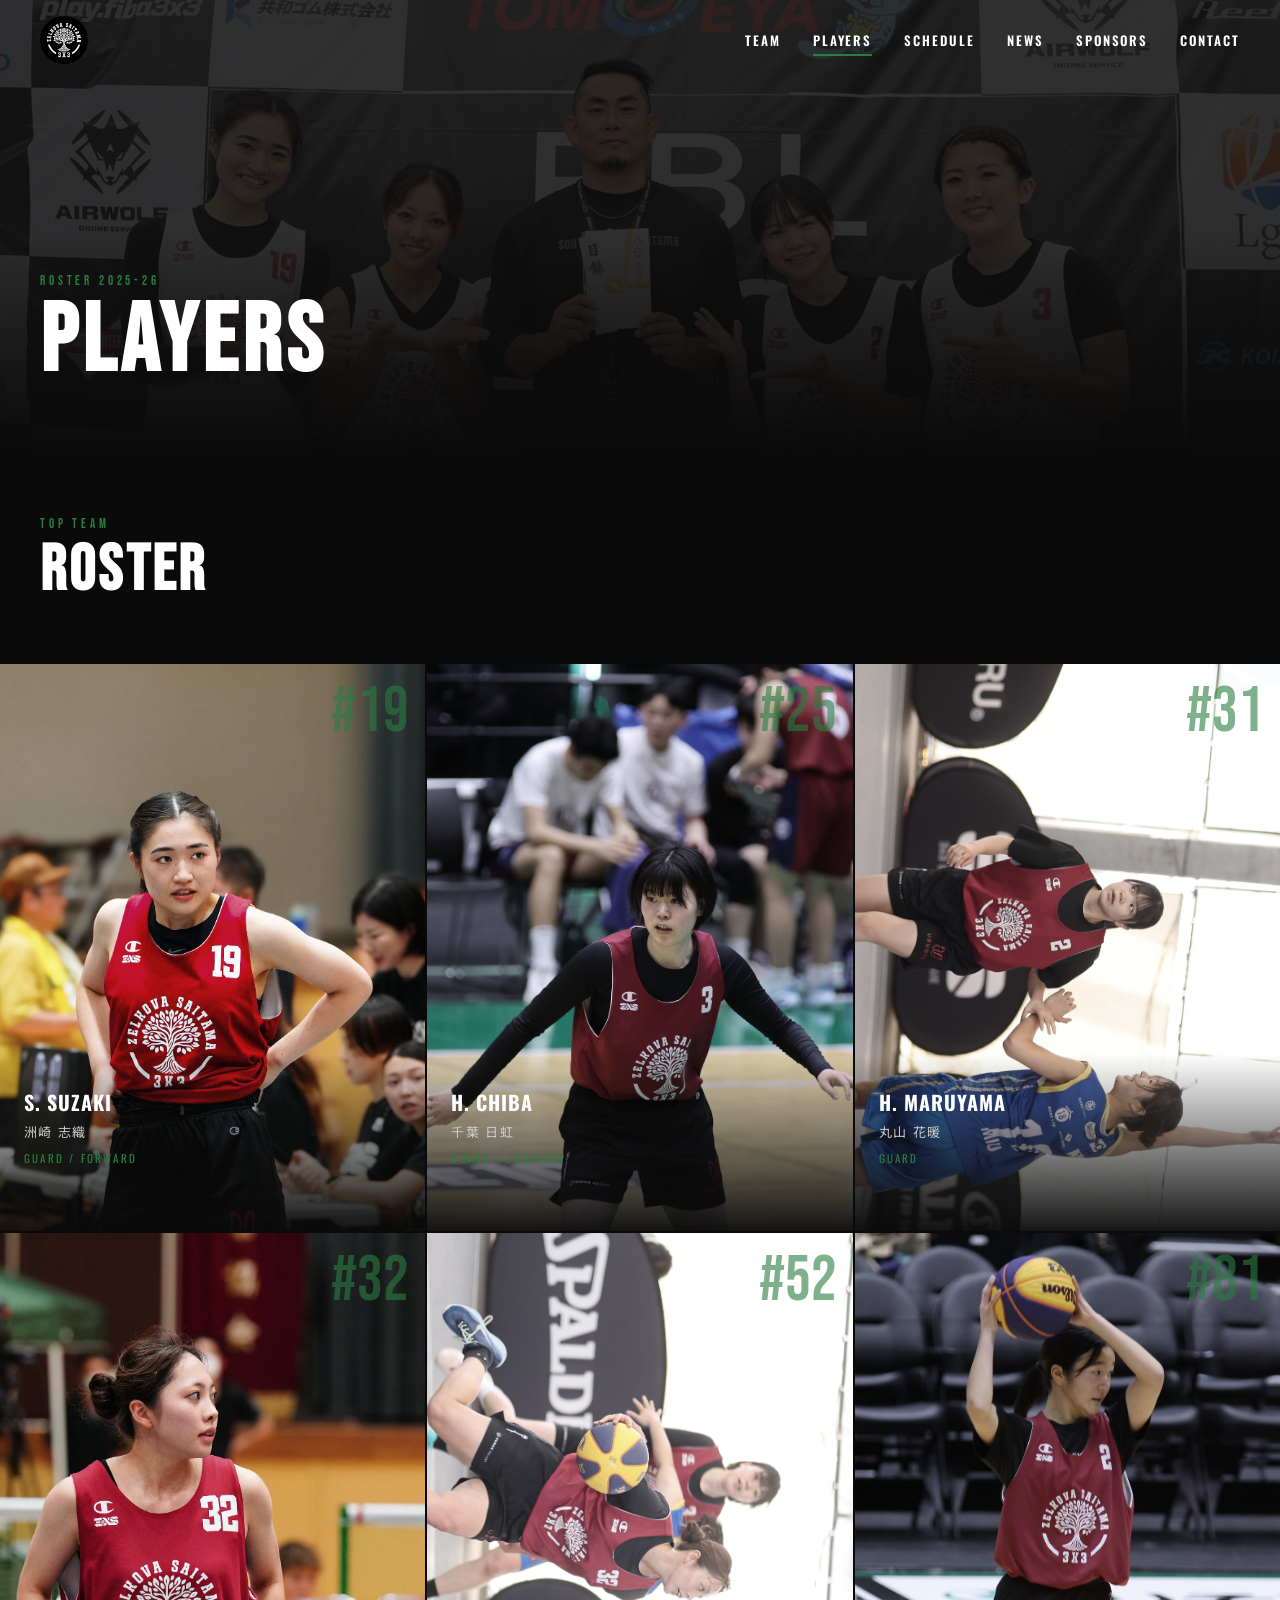
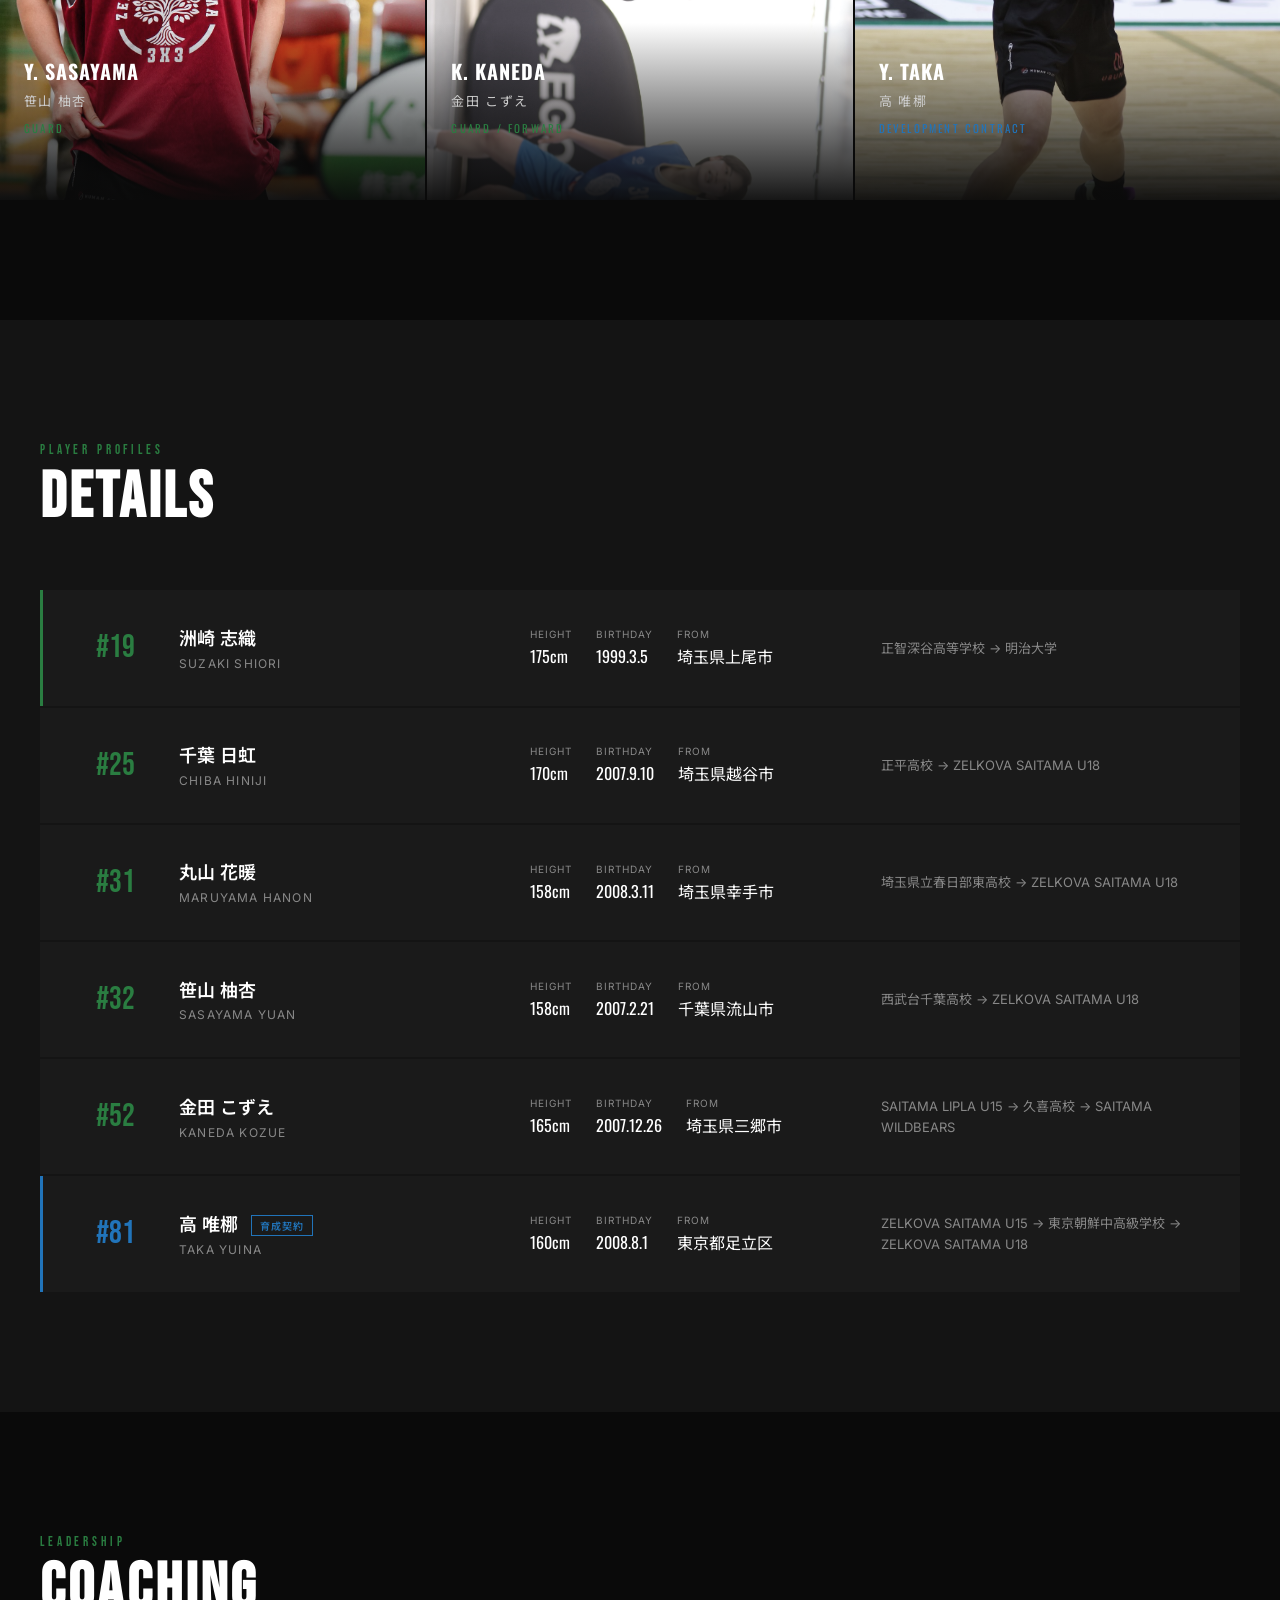
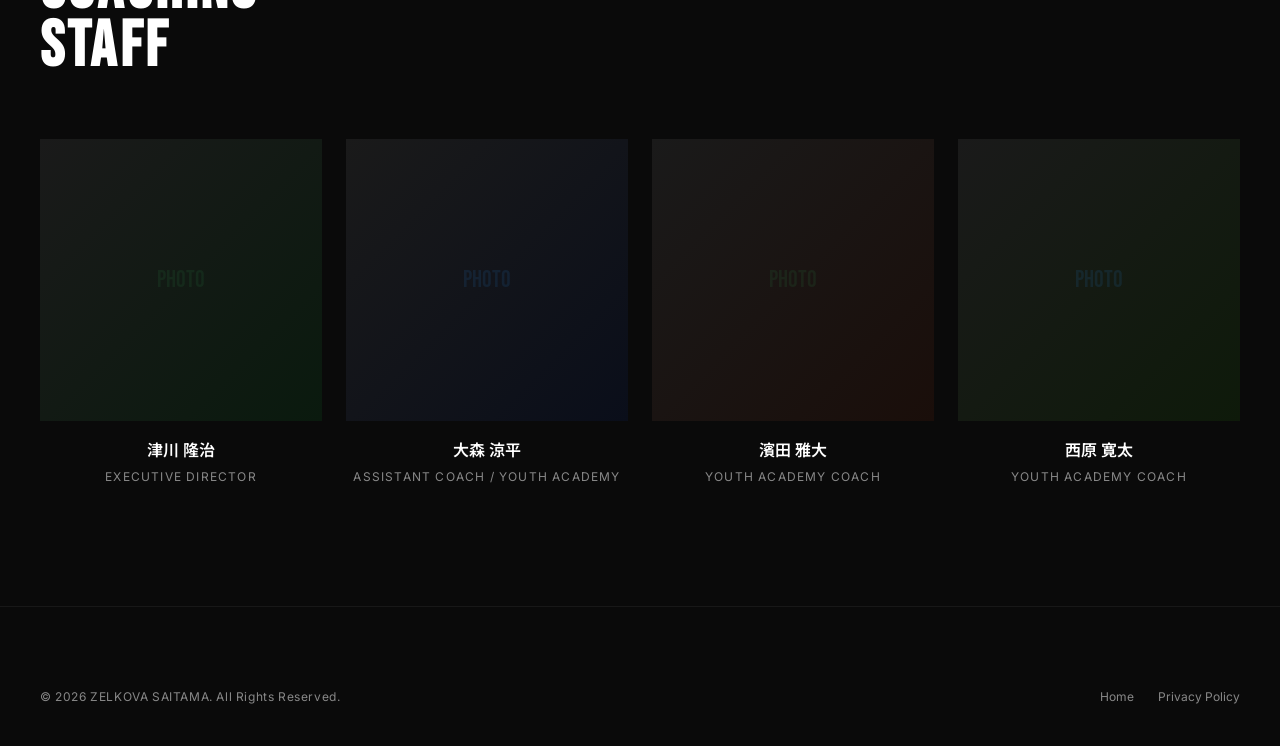
==== players.html @ e399d423 "Initial release: ZELKOVA SAITAMA 3x3 official website Full static website with all pages (TOP/Team/P" ====
<!DOCTYPE html>
<html lang="ja">
<head>
  <meta charset="UTF-8">
  <meta name="viewport" content="width=device-width, initial-scale=1.0">
  <meta name="description" content="ZELKOVA SAITAMA 3x3 - 選手一覧。ロスター情報とスタッフ紹介。">
  <title>Players | ZELKOVA SAITAMA 3x3</title>
  <link rel="preconnect" href="https://fonts.googleapis.com">
  <link rel="preconnect" href="https://fonts.gstatic.com" crossorigin>
  <link href="https://fonts.googleapis.com/css2?family=Bebas+Neue&family=Inter:wght@400;500;600;700&family=Noto+Sans+JP:wght@400;500;600;700&family=Oswald:wght@400;500;600;700&display=swap" rel="stylesheet">
  <link rel="stylesheet" href="css/style.css">
  <link rel="icon" type="image/svg+xml" href="img/favicon.svg">
</head>
<body>

  <!-- HEADER -->
  <header class="header is-scrolled" id="header">
    <div class="header__inner">
      <a href="index.html">
        <img src="img/logo-white.jpg" alt="ZELKOVA SAITAMA 3x3" style="height:48px;width:48px;object-fit:contain;border-radius:50%;">
      </a>
      <nav class="nav" id="nav">
        <a href="index.html#about" class="nav__link">Team</a>
        <a href="players.html" class="nav__link is-active">Players</a>
        <a href="schedule.html" class="nav__link">Schedule</a>
        <a href="news.html" class="nav__link">News</a>
        <a href="sponsors.html" class="nav__link">Sponsors</a>
        <a href="contact.html" class="nav__link">Contact</a>
      </nav>
      <div class="hamburger" id="hamburger">
        <span class="hamburger__line"></span>
        <span class="hamburger__line"></span>
        <span class="hamburger__line"></span>
      </div>
    </div>
  </header>

  <!-- Mobile Menu -->
  <div class="mobile-menu" id="mobileMenu">
    <a href="index.html#about" class="mobile-menu__link">Team</a>
    <a href="players.html" class="mobile-menu__link">Players</a>
    <a href="schedule.html" class="mobile-menu__link">Schedule</a>
    <a href="news.html" class="mobile-menu__link">News</a>
    <a href="sponsors.html" class="mobile-menu__link">Sponsors</a>
    <a href="contact.html" class="mobile-menu__link">Contact</a>
  </div>

  <!-- PAGE HEADER -->
  <div class="page-header">
    <div class="page-header__bg">
      <img src="img/team-outdoor.jpg" alt="ZELKOVA SAITAMA">
    </div>
    <div style="position:absolute;top:0;left:0;width:100%;height:100%;background:linear-gradient(to top, var(--black) 0%, rgba(10,10,10,0.5) 50%);z-index:1;"></div>
    <div class="page-header__content">
      <span class="section-label">Roster 2025-26</span>
      <h1 class="page-header__title">PLAYERS</h1>
    </div>
  </div>

  <!-- PLAYERS GRID -->
  <section class="section section--dark" style="padding-top: 64px;">
    <div class="container">
      <div class="section__header reveal">
        <span class="section-label">Top Team</span>
        <h2 class="section-title" style="font-size:clamp(2rem,5vw,4rem);">ROSTER</h2>
      </div>
    </div>

    <!-- Full-width player grid -->
    <div class="players-showcase reveal" style="margin-top:32px;">

      <!-- #19 洲崎志織 -->
      <div class="player-card" id="player-suzaki">
        <img class="player-card__img" src="img/player-suzaki.jpg" alt="洲崎志織">
        <span class="player-card__number">#19</span>
        <div class="player-card__overlay">
          <div class="player-card__name">S. Suzaki</div>
          <div class="player-card__name-jp">洲崎 志織</div>
          <div class="player-card__position">Guard / Forward</div>
          <div class="player-card__details">
            <span class="player-card__stat"><span>175</span>cm</span>
            <span class="player-card__stat">埼玉県上尾市</span>
          </div>
        </div>
      </div>

      <!-- #25 千葉日虹 -->
      <div class="player-card" id="player-chiba">
        <img class="player-card__img" src="img/player-chiba.jpg" alt="千葉日虹">
        <span class="player-card__number">#25</span>
        <div class="player-card__overlay">
          <div class="player-card__name">H. Chiba</div>
          <div class="player-card__name-jp">千葉 日虹</div>
          <div class="player-card__position">Guard / Forward</div>
          <div class="player-card__details">
            <span class="player-card__stat"><span>170</span>cm</span>
            <span class="player-card__stat">埼玉県越谷市</span>
          </div>
        </div>
      </div>

      <!-- #31 丸山花暖 -->
      <div class="player-card" id="player-maruyama">
        <img class="player-card__img" src="img/player-maruyama.jpg" alt="丸山花暖">
        <span class="player-card__number">#31</span>
        <div class="player-card__overlay">
          <div class="player-card__name">H. Maruyama</div>
          <div class="player-card__name-jp">丸山 花暖</div>
          <div class="player-card__position">Guard</div>
          <div class="player-card__details">
            <span class="player-card__stat"><span>158</span>cm</span>
            <span class="player-card__stat">埼玉県幸手市</span>
          </div>
        </div>
      </div>

      <!-- #32 笹山柚杏 -->
      <div class="player-card" id="player-sasayama">
        <img class="player-card__img" src="img/player-sasayama.jpg" alt="笹山柚杏">
        <span class="player-card__number">#32</span>
        <div class="player-card__overlay">
          <div class="player-card__name">Y. Sasayama</div>
          <div class="player-card__name-jp">笹山 柚杏</div>
          <div class="player-card__position">Guard</div>
          <div class="player-card__details">
            <span class="player-card__stat"><span>158</span>cm</span>
            <span class="player-card__stat">千葉県流山市</span>
          </div>
        </div>
      </div>

      <!-- #52 金田こずえ -->
      <div class="player-card" id="player-kaneda">
        <img class="player-card__img" src="img/player-sasayama-action.jpg" alt="金田こずえ">
        <span class="player-card__number">#52</span>
        <div class="player-card__overlay">
          <div class="player-card__name">K. Kaneda</div>
          <div class="player-card__name-jp">金田 こずえ</div>
          <div class="player-card__position">Guard / Forward</div>
          <div class="player-card__details">
            <span class="player-card__stat"><span>165</span>cm</span>
            <span class="player-card__stat">埼玉県三郷市</span>
          </div>
        </div>
      </div>

      <!-- #81 高唯梛 (育成契約) -->
      <div class="player-card" id="player-taka">
        <img class="player-card__img" src="img/player-taka.jpg" alt="高唯梛">
        <span class="player-card__number">#81</span>
        <div class="player-card__overlay">
          <div class="player-card__name">Y. Taka</div>
          <div class="player-card__name-jp">高 唯梛</div>
          <div class="player-card__position" style="color:var(--blue);">Development Contract</div>
          <div class="player-card__details">
            <span class="player-card__stat"><span>160</span>cm</span>
            <span class="player-card__stat">東京都足立区</span>
          </div>
        </div>
      </div>

    </div>
  </section>

  <!-- PLAYER DETAILS (expandable) -->
  <section class="section section--darker">
    <div class="container">
      <div class="section__header reveal">
        <span class="section-label">Player Profiles</span>
        <h2 class="section-title" style="font-size:clamp(2rem,5vw,4rem);">DETAILS</h2>
      </div>

      <!-- Player detail cards -->
      <div style="display:flex;flex-direction:column;gap:2px;" class="reveal">

        <!-- Suzaki -->
        <div style="display:grid;grid-template-columns:80px 1fr 1fr 1fr;gap:24px;padding:32px;background:var(--black-card);align-items:center;border-left:3px solid var(--green);">
          <div style="font-family:var(--font-accent);font-size:2rem;color:var(--green);text-align:center;">#19</div>
          <div>
            <div style="font-family:var(--font-display);font-size:1.125rem;font-weight:600;">洲崎 志織</div>
            <div style="font-size:0.75rem;color:var(--gray);letter-spacing:0.1em;margin-top:2px;">SUZAKI SHIORI</div>
          </div>
          <div style="display:flex;gap:24px;">
            <div>
              <div style="font-size:0.625rem;color:var(--gray);letter-spacing:0.1em;text-transform:uppercase;">Height</div>
              <div style="font-family:var(--font-display);font-size:1rem;margin-top:2px;">175cm</div>
            </div>
            <div>
              <div style="font-size:0.625rem;color:var(--gray);letter-spacing:0.1em;text-transform:uppercase;">Birthday</div>
              <div style="font-family:var(--font-display);font-size:1rem;margin-top:2px;">1999.3.5</div>
            </div>
            <div>
              <div style="font-size:0.625rem;color:var(--gray);letter-spacing:0.1em;text-transform:uppercase;">From</div>
              <div style="font-family:var(--font-display);font-size:1rem;margin-top:2px;">埼玉県上尾市</div>
            </div>
          </div>
          <div style="font-size:0.8125rem;color:var(--gray);line-height:1.6;">
            正智深谷高等学校 → 明治大学
          </div>
        </div>

        <!-- Chiba -->
        <div style="display:grid;grid-template-columns:80px 1fr 1fr 1fr;gap:24px;padding:32px;background:var(--black-card);align-items:center;border-left:3px solid transparent;">
          <div style="font-family:var(--font-accent);font-size:2rem;color:var(--green);text-align:center;">#25</div>
          <div>
            <div style="font-family:var(--font-display);font-size:1.125rem;font-weight:600;">千葉 日虹</div>
            <div style="font-size:0.75rem;color:var(--gray);letter-spacing:0.1em;margin-top:2px;">CHIBA HINIJI</div>
          </div>
          <div style="display:flex;gap:24px;">
            <div>
              <div style="font-size:0.625rem;color:var(--gray);letter-spacing:0.1em;text-transform:uppercase;">Height</div>
              <div style="font-family:var(--font-display);font-size:1rem;margin-top:2px;">170cm</div>
            </div>
            <div>
              <div style="font-size:0.625rem;color:var(--gray);letter-spacing:0.1em;text-transform:uppercase;">Birthday</div>
              <div style="font-family:var(--font-display);font-size:1rem;margin-top:2px;">2007.9.10</div>
            </div>
            <div>
              <div style="font-size:0.625rem;color:var(--gray);letter-spacing:0.1em;text-transform:uppercase;">From</div>
              <div style="font-family:var(--font-display);font-size:1rem;margin-top:2px;">埼玉県越谷市</div>
            </div>
          </div>
          <div style="font-size:0.8125rem;color:var(--gray);line-height:1.6;">
            正平高校 → ZELKOVA SAITAMA U18
          </div>
        </div>

        <!-- Maruyama -->
        <div style="display:grid;grid-template-columns:80px 1fr 1fr 1fr;gap:24px;padding:32px;background:var(--black-card);align-items:center;border-left:3px solid transparent;">
          <div style="font-family:var(--font-accent);font-size:2rem;color:var(--green);text-align:center;">#31</div>
          <div>
            <div style="font-family:var(--font-display);font-size:1.125rem;font-weight:600;">丸山 花暖</div>
            <div style="font-size:0.75rem;color:var(--gray);letter-spacing:0.1em;margin-top:2px;">MARUYAMA HANON</div>
          </div>
          <div style="display:flex;gap:24px;">
            <div>
              <div style="font-size:0.625rem;color:var(--gray);letter-spacing:0.1em;text-transform:uppercase;">Height</div>
              <div style="font-family:var(--font-display);font-size:1rem;margin-top:2px;">158cm</div>
            </div>
            <div>
              <div style="font-size:0.625rem;color:var(--gray);letter-spacing:0.1em;text-transform:uppercase;">Birthday</div>
              <div style="font-family:var(--font-display);font-size:1rem;margin-top:2px;">2008.3.11</div>
            </div>
            <div>
              <div style="font-size:0.625rem;color:var(--gray);letter-spacing:0.1em;text-transform:uppercase;">From</div>
              <div style="font-family:var(--font-display);font-size:1rem;margin-top:2px;">埼玉県幸手市</div>
            </div>
          </div>
          <div style="font-size:0.8125rem;color:var(--gray);line-height:1.6;">
            埼玉県立春日部東高校 → ZELKOVA SAITAMA U18
          </div>
        </div>

        <!-- Sasayama -->
        <div style="display:grid;grid-template-columns:80px 1fr 1fr 1fr;gap:24px;padding:32px;background:var(--black-card);align-items:center;border-left:3px solid transparent;">
          <div style="font-family:var(--font-accent);font-size:2rem;color:var(--green);text-align:center;">#32</div>
          <div>
            <div style="font-family:var(--font-display);font-size:1.125rem;font-weight:600;">笹山 柚杏</div>
            <div style="font-size:0.75rem;color:var(--gray);letter-spacing:0.1em;margin-top:2px;">SASAYAMA YUAN</div>
          </div>
          <div style="display:flex;gap:24px;">
            <div>
              <div style="font-size:0.625rem;color:var(--gray);letter-spacing:0.1em;text-transform:uppercase;">Height</div>
              <div style="font-family:var(--font-display);font-size:1rem;margin-top:2px;">158cm</div>
            </div>
            <div>
              <div style="font-size:0.625rem;color:var(--gray);letter-spacing:0.1em;text-transform:uppercase;">Birthday</div>
              <div style="font-family:var(--font-display);font-size:1rem;margin-top:2px;">2007.2.21</div>
            </div>
            <div>
              <div style="font-size:0.625rem;color:var(--gray);letter-spacing:0.1em;text-transform:uppercase;">From</div>
              <div style="font-family:var(--font-display);font-size:1rem;margin-top:2px;">千葉県流山市</div>
            </div>
          </div>
          <div style="font-size:0.8125rem;color:var(--gray);line-height:1.6;">
            西武台千葉高校 → ZELKOVA SAITAMA U18
          </div>
        </div>

        <!-- Kaneda -->
        <div style="display:grid;grid-template-columns:80px 1fr 1fr 1fr;gap:24px;padding:32px;background:var(--black-card);align-items:center;border-left:3px solid transparent;">
          <div style="font-family:var(--font-accent);font-size:2rem;color:var(--green);text-align:center;">#52</div>
          <div>
            <div style="font-family:var(--font-display);font-size:1.125rem;font-weight:600;">金田 こずえ</div>
            <div style="font-size:0.75rem;color:var(--gray);letter-spacing:0.1em;margin-top:2px;">KANEDA KOZUE</div>
          </div>
          <div style="display:flex;gap:24px;">
            <div>
              <div style="font-size:0.625rem;color:var(--gray);letter-spacing:0.1em;text-transform:uppercase;">Height</div>
              <div style="font-family:var(--font-display);font-size:1rem;margin-top:2px;">165cm</div>
            </div>
            <div>
              <div style="font-size:0.625rem;color:var(--gray);letter-spacing:0.1em;text-transform:uppercase;">Birthday</div>
              <div style="font-family:var(--font-display);font-size:1rem;margin-top:2px;">2007.12.26</div>
            </div>
            <div>
              <div style="font-size:0.625rem;color:var(--gray);letter-spacing:0.1em;text-transform:uppercase;">From</div>
              <div style="font-family:var(--font-display);font-size:1rem;margin-top:2px;">埼玉県三郷市</div>
            </div>
          </div>
          <div style="font-size:0.8125rem;color:var(--gray);line-height:1.6;">
            SAITAMA LIPLA U15 → 久喜高校 → SAITAMA WILDBEARS
          </div>
        </div>

        <!-- Taka (Development) -->
        <div style="display:grid;grid-template-columns:80px 1fr 1fr 1fr;gap:24px;padding:32px;background:var(--black-card);align-items:center;border-left:3px solid var(--blue);">
          <div style="font-family:var(--font-accent);font-size:2rem;color:var(--blue);text-align:center;">#81</div>
          <div>
            <div style="font-family:var(--font-display);font-size:1.125rem;font-weight:600;">高 唯梛 <span style="font-size:0.625rem;color:var(--blue);border:1px solid var(--blue);padding:2px 8px;margin-left:8px;vertical-align:middle;letter-spacing:0.1em;">育成契約</span></div>
            <div style="font-size:0.75rem;color:var(--gray);letter-spacing:0.1em;margin-top:2px;">TAKA YUINA</div>
          </div>
          <div style="display:flex;gap:24px;">
            <div>
              <div style="font-size:0.625rem;color:var(--gray);letter-spacing:0.1em;text-transform:uppercase;">Height</div>
              <div style="font-family:var(--font-display);font-size:1rem;margin-top:2px;">160cm</div>
            </div>
            <div>
              <div style="font-size:0.625rem;color:var(--gray);letter-spacing:0.1em;text-transform:uppercase;">Birthday</div>
              <div style="font-family:var(--font-display);font-size:1rem;margin-top:2px;">2008.8.1</div>
            </div>
            <div>
              <div style="font-size:0.625rem;color:var(--gray);letter-spacing:0.1em;text-transform:uppercase;">From</div>
              <div style="font-family:var(--font-display);font-size:1rem;margin-top:2px;">東京都足立区</div>
            </div>
          </div>
          <div style="font-size:0.8125rem;color:var(--gray);line-height:1.6;">
            ZELKOVA SAITAMA U15 → 東京朝鮮中高級学校 → ZELKOVA SAITAMA U18
          </div>
        </div>

      </div>
    </div>
  </section>

  <!-- COACHING STAFF -->
  <section class="section section--dark">
    <div class="container">
      <div class="section__header reveal">
        <span class="section-label">Leadership</span>
        <h2 class="section-title" style="font-size:clamp(2rem,5vw,4rem);">COACHING<br>STAFF</h2>
      </div>

      <div class="staff-grid reveal">
        <div class="staff-card">
          <div style="width:100%;aspect-ratio:1;background:linear-gradient(135deg,#1A1A1A,#0A1A0E);display:flex;align-items:center;justify-content:center;margin-bottom:16px;">
            <span style="font-family:var(--font-accent);font-size:1.5rem;color:rgba(42,125,65,0.15);">PHOTO</span>
          </div>
          <div class="staff-card__name">津川 隆治</div>
          <div class="staff-card__role">Executive Director</div>
        </div>

        <div class="staff-card">
          <div style="width:100%;aspect-ratio:1;background:linear-gradient(135deg,#1A1A1A,#0A0E1A);display:flex;align-items:center;justify-content:center;margin-bottom:16px;">
            <span style="font-family:var(--font-accent);font-size:1.5rem;color:rgba(33,116,186,0.15);">PHOTO</span>
          </div>
          <div class="staff-card__name">大森 涼平</div>
          <div class="staff-card__role">Assistant Coach / Youth Academy</div>
        </div>

        <div class="staff-card">
          <div style="width:100%;aspect-ratio:1;background:linear-gradient(135deg,#1A1A1A,#1A0E0A);display:flex;align-items:center;justify-content:center;margin-bottom:16px;">
            <span style="font-family:var(--font-accent);font-size:1.5rem;color:rgba(42,125,65,0.15);">PHOTO</span>
          </div>
          <div class="staff-card__name">濱田 雅大</div>
          <div class="staff-card__role">Youth Academy Coach</div>
        </div>

        <div class="staff-card">
          <div style="width:100%;aspect-ratio:1;background:linear-gradient(135deg,#1A1A1A,#0E1A0A);display:flex;align-items:center;justify-content:center;margin-bottom:16px;">
            <span style="font-family:var(--font-accent);font-size:1.5rem;color:rgba(33,116,186,0.15);">PHOTO</span>
          </div>
          <div class="staff-card__name">西原 寛太</div>
          <div class="staff-card__role">Youth Academy Coach</div>
        </div>
      </div>
    </div>
  </section>

  <!-- FOOTER -->
  <footer class="footer">
    <div class="container">
      <div class="footer__bottom" style="border-top:none;padding-top:0;">
        <span class="footer__copy">&copy; 2026 ZELKOVA SAITAMA. All Rights Reserved.</span>
        <div class="footer__legal">
          <a href="index.html">Home</a>
          <a href="#">Privacy Policy</a>
        </div>
      </div>
    </div>
  </footer>

  <script src="js/main.js"></script>

  <style>
    /* Player detail responsive override */
    @media (max-width: 768px) {
      [style*="grid-template-columns:80px 1fr 1fr 1fr"] {
        grid-template-columns: 1fr !important;
        gap: 16px !important;
      }
    }
  </style>
</body>
</html>
---- css/style.css ----
/* ============================================
   ZELKOVA SAITAMA 3x3 - Global Stylesheet
   Design: Cinematic Sports Experience
   ============================================ */

/* --- CSS Custom Properties --- */
:root {
  --green: #2A7D41;
  --green-light: #3CA855;
  --green-dark: #1B5A2D;
  --blue: #2174BA;
  --blue-light: #3A8FD4;
  --black: #0A0A0A;
  --black-soft: #141414;
  --black-card: #1A1A1A;
  --white: #FFFFFF;
  --white-off: #F0F0F0;
  --gray: #888888;
  --gray-dark: #333333;
  --gray-light: #CCCCCC;

  --font-display: 'Oswald', 'Noto Sans JP', sans-serif;
  --font-body: 'Inter', 'Noto Sans JP', sans-serif;
  --font-accent: 'Bebas Neue', 'Oswald', sans-serif;

  --header-height: 80px;
  --section-padding: 120px;
  --container-width: 1280px;
  --transition-base: 0.4s cubic-bezier(0.25, 0.46, 0.45, 0.94);
  --transition-fast: 0.25s ease;
  --transition-slow: 0.8s cubic-bezier(0.16, 1, 0.3, 1);
}

/* --- Reset & Base --- */
*, *::before, *::after {
  margin: 0;
  padding: 0;
  box-sizing: border-box;
}

html {
  font-size: 16px;
  scroll-behavior: smooth;
  -webkit-font-smoothing: antialiased;
  -moz-osx-font-smoothing: grayscale;
}

body {
  font-family: var(--font-body);
  background-color: var(--black);
  color: var(--white);
  overflow-x: hidden;
  line-height: 1.6;
}

a {
  color: inherit;
  text-decoration: none;
  transition: color var(--transition-fast);
}

img {
  max-width: 100%;
  height: auto;
  display: block;
}

ul, ol {
  list-style: none;
}

.container {
  width: 100%;
  max-width: var(--container-width);
  margin: 0 auto;
  padding: 0 40px;
}

/* --- Typography --- */
h1, h2, h3, h4, h5, h6 {
  font-family: var(--font-display);
  font-weight: 700;
  line-height: 1.1;
  text-transform: uppercase;
  letter-spacing: 0.02em;
}

.section-label {
  font-family: var(--font-accent);
  font-size: clamp(0.75rem, 1vw, 0.875rem);
  letter-spacing: 0.3em;
  text-transform: uppercase;
  color: var(--green);
  margin-bottom: 8px;
  display: block;
}

.section-title {
  font-family: var(--font-accent);
  font-size: clamp(3rem, 8vw, 7rem);
  letter-spacing: 0.05em;
  line-height: 0.9;
  color: var(--white);
}

.section-title--stroke {
  -webkit-text-stroke: 1px var(--white);
  color: transparent;
}

/* --- Loading Screen --- */
.loader {
  position: fixed;
  top: 0;
  left: 0;
  width: 100%;
  height: 100%;
  background: var(--black);
  z-index: 9999;
  display: flex;
  flex-direction: column;
  align-items: center;
  justify-content: center;
  transition: opacity 0.6s ease, visibility 0.6s ease;
}

.loader.is-hidden {
  opacity: 0;
  visibility: hidden;
  pointer-events: none;
}

.loader__logo {
  width: 120px;
  height: 120px;
  margin-bottom: 32px;
  animation: pulse 1.5s ease-in-out infinite;
}

.loader__bar {
  width: 200px;
  height: 2px;
  background: var(--gray-dark);
  border-radius: 2px;
  overflow: hidden;
}

.loader__bar-inner {
  width: 0%;
  height: 100%;
  background: var(--green);
  transition: width 0.3s ease;
}

@keyframes pulse {
  0%, 100% { opacity: 0.4; transform: scale(0.95); }
  50% { opacity: 1; transform: scale(1); }
}

/* --- Header / Navigation --- */
.header {
  position: fixed;
  top: 0;
  left: 0;
  width: 100%;
  height: var(--header-height);
  z-index: 1000;
  transition: background var(--transition-base), backdrop-filter var(--transition-base);
}

.header.is-scrolled {
  background: rgba(10, 10, 10, 0.9);
  backdrop-filter: blur(20px);
  -webkit-backdrop-filter: blur(20px);
}

.header__inner {
  display: flex;
  align-items: center;
  justify-content: space-between;
  height: 100%;
  max-width: var(--container-width);
  margin: 0 auto;
  padding: 0 40px;
}

.header__logo {
  height: 48px;
  width: auto;
  transition: transform var(--transition-fast);
}

.header__logo:hover {
  transform: scale(1.05);
}

.nav {
  display: flex;
  align-items: center;
  gap: 32px;
}

.nav__link {
  font-family: var(--font-display);
  font-size: 0.8125rem;
  font-weight: 600;
  letter-spacing: 0.15em;
  text-transform: uppercase;
  color: var(--white);
  position: relative;
  padding: 4px 0;
}

.nav__link::after {
  content: '';
  position: absolute;
  bottom: -2px;
  left: 0;
  width: 0%;
  height: 2px;
  background: var(--green);
  transition: width var(--transition-base);
}

.nav__link:hover::after,
.nav__link.is-active::after {
  width: 100%;
}

.nav__link:hover {
  color: var(--green-light);
}

/* Language Toggle */
.lang-toggle {
  display: flex;
  align-items: center;
  gap: 4px;
  font-family: var(--font-display);
  font-size: 0.75rem;
  letter-spacing: 0.1em;
  border: 1px solid var(--gray-dark);
  border-radius: 4px;
  padding: 4px 8px;
  cursor: pointer;
  transition: border-color var(--transition-fast);
}

.lang-toggle:hover {
  border-color: var(--green);
}

/* Mobile Hamburger */
.hamburger {
  display: none;
  flex-direction: column;
  gap: 6px;
  cursor: pointer;
  z-index: 1001;
  padding: 8px;
}

.hamburger__line {
  width: 28px;
  height: 2px;
  background: var(--white);
  transition: transform var(--transition-base), opacity var(--transition-fast);
  transform-origin: center;
}

.hamburger.is-active .hamburger__line:nth-child(1) {
  transform: translateY(8px) rotate(45deg);
}

.hamburger.is-active .hamburger__line:nth-child(2) {
  opacity: 0;
}

.hamburger.is-active .hamburger__line:nth-child(3) {
  transform: translateY(-8px) rotate(-45deg);
}

/* Mobile Menu */
.mobile-menu {
  position: fixed;
  top: 0;
  left: 0;
  width: 100%;
  height: 100vh;
  background: var(--black);
  z-index: 999;
  display: flex;
  flex-direction: column;
  align-items: center;
  justify-content: center;
  gap: 24px;
  opacity: 0;
  visibility: hidden;
  transition: opacity var(--transition-base), visibility var(--transition-base);
}

.mobile-menu.is-open {
  opacity: 1;
  visibility: visible;
}

.mobile-menu__link {
  font-family: var(--font-accent);
  font-size: 2.5rem;
  letter-spacing: 0.1em;
  text-transform: uppercase;
  color: var(--white);
  transition: color var(--transition-fast);
}

.mobile-menu__link:hover {
  color: var(--green);
}

/* --- Hero Section --- */
.hero {
  position: relative;
  width: 100%;
  height: 100vh;
  min-height: 700px;
  display: flex;
  align-items: flex-end;
  overflow: hidden;
}

.hero__bg {
  position: absolute;
  top: 0;
  left: 0;
  width: 100%;
  height: 100%;
  z-index: 0;
}

.hero__bg img,
.hero__bg video {
  width: 100%;
  height: 100%;
  object-fit: cover;
  object-position: center top;
}

.hero__overlay {
  position: absolute;
  top: 0;
  left: 0;
  width: 100%;
  height: 100%;
  background: linear-gradient(
    180deg,
    rgba(10, 10, 10, 0.3) 0%,
    rgba(10, 10, 10, 0.1) 40%,
    rgba(10, 10, 10, 0.7) 75%,
    rgba(10, 10, 10, 1) 100%
  );
  z-index: 1;
}

.hero__content {
  position: relative;
  z-index: 2;
  width: 100%;
  padding: 0 40px 80px;
  max-width: var(--container-width);
  margin: 0 auto;
}

.hero__tagline {
  font-family: var(--font-accent);
  font-size: clamp(4rem, 12vw, 10rem);
  line-height: 0.85;
  letter-spacing: 0.04em;
  text-transform: uppercase;
  color: var(--white);
  margin-bottom: 16px;
}

.hero__tagline span {
  display: block;
}

.hero__tagline .accent {
  color: var(--green);
}

.hero__sub {
  font-family: var(--font-display);
  font-size: clamp(1rem, 2vw, 1.25rem);
  font-weight: 400;
  letter-spacing: 0.2em;
  color: var(--gray-light);
  margin-bottom: 40px;
}

.hero__cta {
  display: inline-flex;
  align-items: center;
  gap: 12px;
  font-family: var(--font-display);
  font-size: 0.875rem;
  font-weight: 600;
  letter-spacing: 0.15em;
  text-transform: uppercase;
  color: var(--white);
  background: var(--green);
  padding: 16px 40px;
  border: none;
  cursor: pointer;
  position: relative;
  overflow: hidden;
  transition: transform var(--transition-fast), box-shadow var(--transition-fast);
}

.hero__cta:hover {
  transform: translateY(-2px);
  box-shadow: 0 8px 32px rgba(42, 125, 65, 0.4);
}

.hero__cta::before {
  content: '';
  position: absolute;
  top: 0;
  left: -100%;
  width: 100%;
  height: 100%;
  background: linear-gradient(90deg, transparent, rgba(255,255,255,0.15), transparent);
  transition: left 0.6s ease;
}

.hero__cta:hover::before {
  left: 100%;
}

/* Hero scroll indicator */
.hero__scroll {
  position: absolute;
  bottom: 32px;
  left: 50%;
  transform: translateX(-50%);
  z-index: 2;
  display: flex;
  flex-direction: column;
  align-items: center;
  gap: 8px;
  animation: float 2s ease-in-out infinite;
}

.hero__scroll-text {
  font-family: var(--font-display);
  font-size: 0.625rem;
  letter-spacing: 0.3em;
  text-transform: uppercase;
  color: var(--gray);
}

.hero__scroll-line {
  width: 1px;
  height: 40px;
  background: linear-gradient(to bottom, var(--green), transparent);
  animation: scrollLine 2s ease-in-out infinite;
}

@keyframes float {
  0%, 100% { transform: translateX(-50%) translateY(0); }
  50% { transform: translateX(-50%) translateY(-8px); }
}

@keyframes scrollLine {
  0% { opacity: 0; transform: scaleY(0); transform-origin: top; }
  50% { opacity: 1; transform: scaleY(1); transform-origin: top; }
  100% { opacity: 0; transform: scaleY(1); transform-origin: bottom; }
}

/* --- Section Common --- */
.section {
  padding: var(--section-padding) 0;
  position: relative;
}

.section--dark {
  background: var(--black);
}

.section--darker {
  background: var(--black-soft);
}

.section__header {
  margin-bottom: 64px;
}

.section__header--center {
  text-align: center;
}

/* --- News / Latest Section --- */
.news-grid {
  display: grid;
  grid-template-columns: repeat(3, 1fr);
  gap: 24px;
}

.news-card {
  background: var(--black-card);
  border: 1px solid rgba(255,255,255,0.06);
  overflow: hidden;
  transition: transform var(--transition-base), border-color var(--transition-base);
  cursor: pointer;
}

.news-card:hover {
  transform: translateY(-4px);
  border-color: var(--green);
}

.news-card:first-child {
  grid-column: 1 / -1;
}

.news-card:first-child .news-card__inner {
  display: grid;
  grid-template-columns: 1fr 1fr;
}

.news-card__img {
  aspect-ratio: 16 / 10;
  overflow: hidden;
  position: relative;
}

.news-card:first-child .news-card__img {
  aspect-ratio: auto;
  height: 100%;
}

.news-card__img img {
  width: 100%;
  height: 100%;
  object-fit: cover;
  transition: transform var(--transition-slow);
}

.news-card:hover .news-card__img img {
  transform: scale(1.05);
}

.news-card__body {
  padding: 24px;
}

.news-card:first-child .news-card__body {
  display: flex;
  flex-direction: column;
  justify-content: center;
  padding: 48px;
}

.news-card__tag {
  display: inline-block;
  font-family: var(--font-display);
  font-size: 0.6875rem;
  font-weight: 600;
  letter-spacing: 0.15em;
  text-transform: uppercase;
  color: var(--green);
  border: 1px solid var(--green);
  padding: 4px 12px;
  margin-bottom: 12px;
}

.news-card__date {
  font-size: 0.75rem;
  color: var(--gray);
  margin-bottom: 8px;
  font-family: var(--font-display);
  letter-spacing: 0.05em;
}

.news-card__title {
  font-family: var(--font-display);
  font-size: 1rem;
  font-weight: 600;
  line-height: 1.4;
  color: var(--white);
  text-transform: none;
}

.news-card:first-child .news-card__title {
  font-size: 1.5rem;
}

/* --- Players Section --- */
.players-showcase {
  display: grid;
  grid-template-columns: repeat(3, 1fr);
  gap: 2px;
}

.player-card {
  position: relative;
  aspect-ratio: 3 / 4;
  overflow: hidden;
  cursor: pointer;
  background: var(--black-card);
}

.player-card__img {
  width: 100%;
  height: 100%;
  object-fit: cover;
  object-position: center top;
  transition: transform var(--transition-slow), filter var(--transition-base);
  filter: grayscale(30%);
}

.player-card:hover .player-card__img {
  transform: scale(1.08);
  filter: grayscale(0%);
}

.player-card__overlay {
  position: absolute;
  bottom: 0;
  left: 0;
  width: 100%;
  padding: 32px 24px;
  background: linear-gradient(to top, rgba(10, 10, 10, 0.95) 0%, transparent 100%);
  transition: padding-bottom var(--transition-base);
}

.player-card:hover .player-card__overlay {
  padding-bottom: 40px;
}

.player-card__number {
  font-family: var(--font-accent);
  font-size: clamp(3rem, 5vw, 5rem);
  line-height: 1;
  color: var(--green);
  opacity: 0.6;
  position: absolute;
  top: 16px;
  right: 16px;
}

.player-card__name {
  font-family: var(--font-display);
  font-size: 1.25rem;
  font-weight: 700;
  letter-spacing: 0.05em;
  text-transform: uppercase;
  margin-bottom: 4px;
}

.player-card__name-jp {
  font-family: var(--font-body);
  font-size: 0.8125rem;
  color: var(--gray-light);
  font-weight: 400;
  letter-spacing: 0.1em;
}

.player-card__position {
  font-family: var(--font-display);
  font-size: 0.6875rem;
  letter-spacing: 0.2em;
  text-transform: uppercase;
  color: var(--green);
  margin-top: 8px;
}

.player-card__details {
  display: flex;
  gap: 16px;
  margin-top: 12px;
  opacity: 0;
  transform: translateY(8px);
  transition: opacity var(--transition-base), transform var(--transition-base);
}

.player-card:hover .player-card__details {
  opacity: 1;
  transform: translateY(0);
}

.player-card__stat {
  font-family: var(--font-display);
  font-size: 0.75rem;
  color: var(--gray);
  letter-spacing: 0.05em;
}

.player-card__stat span {
  color: var(--white);
  font-weight: 600;
}

/* --- Team / About Section --- */
.about-grid {
  display: grid;
  grid-template-columns: 1fr 1fr;
  gap: 80px;
  align-items: center;
}

.about__text {
  font-size: 1rem;
  line-height: 2;
  color: var(--gray-light);
}

.about__text p + p {
  margin-top: 24px;
}

.about__image {
  position: relative;
  overflow: hidden;
}

.about__image img {
  width: 100%;
  height: auto;
}

.about__image::after {
  content: '';
  position: absolute;
  top: -20px;
  right: -20px;
  width: 100%;
  height: 100%;
  border: 2px solid var(--green);
  z-index: -1;
}

/* Stats Row */
.stats-row {
  display: grid;
  grid-template-columns: repeat(4, 1fr);
  gap: 2px;
  margin-top: 80px;
}

.stat-item {
  background: var(--black-card);
  padding: 48px 32px;
  text-align: center;
  border-top: 2px solid transparent;
  transition: border-color var(--transition-base);
}

.stat-item:hover {
  border-top-color: var(--green);
}

.stat-item__number {
  font-family: var(--font-accent);
  font-size: clamp(2.5rem, 5vw, 4rem);
  color: var(--green);
  line-height: 1;
  margin-bottom: 8px;
}

.stat-item__label {
  font-family: var(--font-display);
  font-size: 0.75rem;
  letter-spacing: 0.2em;
  text-transform: uppercase;
  color: var(--gray);
}

/* --- Staff Section --- */
.staff-grid {
  display: grid;
  grid-template-columns: repeat(4, 1fr);
  gap: 24px;
}

.staff-card {
  text-align: center;
}

.staff-card__img {
  width: 100%;
  aspect-ratio: 1;
  object-fit: cover;
  filter: grayscale(100%);
  transition: filter var(--transition-base);
  margin-bottom: 16px;
}

.staff-card:hover .staff-card__img {
  filter: grayscale(0%);
}

.staff-card__name {
  font-family: var(--font-display);
  font-size: 1rem;
  font-weight: 600;
  margin-bottom: 4px;
}

.staff-card__role {
  font-size: 0.75rem;
  color: var(--gray);
  letter-spacing: 0.1em;
  text-transform: uppercase;
}

/* --- Schedule Section --- */
.schedule-list {
  display: flex;
  flex-direction: column;
  gap: 2px;
}

.schedule-item {
  display: grid;
  grid-template-columns: 120px 1fr 120px 120px;
  align-items: center;
  gap: 24px;
  padding: 24px 32px;
  background: var(--black-card);
  border-left: 3px solid transparent;
  transition: border-color var(--transition-fast), background var(--transition-fast);
}

.schedule-item:hover {
  border-left-color: var(--green);
  background: rgba(42, 125, 65, 0.05);
}

.schedule-item__date {
  font-family: var(--font-accent);
  font-size: 1.5rem;
  line-height: 1.2;
  text-align: center;
}

.schedule-item__date-day {
  display: block;
  font-size: 0.75rem;
  color: var(--gray);
  letter-spacing: 0.1em;
}

.schedule-item__match {
  display: flex;
  align-items: center;
  gap: 16px;
}

.schedule-item__vs {
  font-family: var(--font-accent);
  font-size: 0.875rem;
  color: var(--gray);
  letter-spacing: 0.1em;
}

.schedule-item__team {
  font-family: var(--font-display);
  font-size: 1rem;
  font-weight: 600;
}

.schedule-item__venue {
  font-size: 0.8125rem;
  color: var(--gray);
}

.schedule-item__result {
  font-family: var(--font-accent);
  font-size: 1.75rem;
  text-align: center;
}

.schedule-item__result--win {
  color: var(--green);
}

.schedule-item__result--loss {
  color: #E53E3E;
}

/* --- Sponsor Section --- */
.sponsors-tier {
  margin-bottom: 64px;
}

.sponsors-tier__title {
  font-family: var(--font-display);
  font-size: 0.75rem;
  letter-spacing: 0.3em;
  text-transform: uppercase;
  color: var(--green);
  text-align: center;
  margin-bottom: 32px;
  position: relative;
}

.sponsors-tier__title::before,
.sponsors-tier__title::after {
  content: '';
  position: absolute;
  top: 50%;
  width: calc(50% - 80px);
  height: 1px;
  background: var(--gray-dark);
}

.sponsors-tier__title::before { left: 0; }
.sponsors-tier__title::after { right: 0; }

.sponsors-logos {
  display: flex;
  flex-wrap: wrap;
  justify-content: center;
  align-items: center;
  gap: 48px;
}

.sponsors-logos img {
  height: 48px;
  width: auto;
  filter: grayscale(100%) brightness(0.8) contrast(1.2);
  opacity: 0.6;
  transition: filter var(--transition-base), opacity var(--transition-base);
  background: rgba(255,255,255,0.9);
  padding: 8px 16px;
  border-radius: 4px;
}

.sponsors-logos img:hover {
  filter: grayscale(0%) brightness(1) contrast(1);
  opacity: 1;
  background: rgba(255,255,255,1);
}

/* --- Contact Section --- */
.contact-grid {
  display: grid;
  grid-template-columns: 1fr 1fr;
  gap: 80px;
}

.contact-form {
  display: flex;
  flex-direction: column;
  gap: 24px;
}

.form-group {
  display: flex;
  flex-direction: column;
  gap: 8px;
}

.form-group label {
  font-family: var(--font-display);
  font-size: 0.75rem;
  letter-spacing: 0.15em;
  text-transform: uppercase;
  color: var(--gray);
}

.form-group input,
.form-group select,
.form-group textarea {
  background: var(--black-card);
  border: 1px solid var(--gray-dark);
  color: var(--white);
  font-family: var(--font-body);
  font-size: 1rem;
  padding: 16px;
  transition: border-color var(--transition-fast);
  outline: none;
  -webkit-appearance: none;
}

.form-group input:focus,
.form-group select:focus,
.form-group textarea:focus {
  border-color: var(--green);
}

.form-group textarea {
  min-height: 160px;
  resize: vertical;
}

.form-submit {
  font-family: var(--font-display);
  font-size: 0.875rem;
  font-weight: 600;
  letter-spacing: 0.15em;
  text-transform: uppercase;
  color: var(--white);
  background: var(--green);
  border: none;
  padding: 18px 48px;
  cursor: pointer;
  align-self: flex-start;
  transition: background var(--transition-fast), transform var(--transition-fast);
}

.form-submit:hover {
  background: var(--green-light);
  transform: translateY(-2px);
}

.contact-info {
  display: flex;
  flex-direction: column;
  justify-content: center;
  gap: 40px;
}

.contact-info__item {
  border-left: 2px solid var(--green);
  padding-left: 24px;
}

.contact-info__label {
  font-family: var(--font-display);
  font-size: 0.6875rem;
  letter-spacing: 0.2em;
  text-transform: uppercase;
  color: var(--gray);
  margin-bottom: 8px;
}

.contact-info__value {
  font-size: 1rem;
  color: var(--white);
  line-height: 1.6;
}

/* --- Footer --- */
.footer {
  background: var(--black);
  border-top: 1px solid rgba(255,255,255,0.06);
  padding: 80px 0 40px;
}

.footer__inner {
  display: grid;
  grid-template-columns: 2fr 1fr 1fr 1fr;
  gap: 48px;
  margin-bottom: 64px;
}

.footer__brand {
  display: flex;
  flex-direction: column;
  gap: 16px;
}

.footer__logo {
  height: 56px;
  width: auto;
}

.footer__desc {
  font-size: 0.875rem;
  color: var(--gray);
  line-height: 1.8;
  max-width: 300px;
}

.footer__col-title {
  font-family: var(--font-display);
  font-size: 0.6875rem;
  letter-spacing: 0.2em;
  text-transform: uppercase;
  color: var(--green);
  margin-bottom: 24px;
}

.footer__links {
  display: flex;
  flex-direction: column;
  gap: 12px;
}

.footer__link {
  font-size: 0.875rem;
  color: var(--gray);
  transition: color var(--transition-fast);
}

.footer__link:hover {
  color: var(--white);
}

/* Social icons */
.social-links {
  display: flex;
  gap: 16px;
}

.social-link {
  width: 40px;
  height: 40px;
  display: flex;
  align-items: center;
  justify-content: center;
  border: 1px solid var(--gray-dark);
  transition: border-color var(--transition-fast), background var(--transition-fast);
}

.social-link:hover {
  border-color: var(--green);
  background: rgba(42, 125, 65, 0.1);
}

.social-link svg {
  width: 18px;
  height: 18px;
  fill: var(--white);
}

.footer__bottom {
  display: flex;
  justify-content: space-between;
  align-items: center;
  padding-top: 32px;
  border-top: 1px solid rgba(255,255,255,0.06);
}

.footer__copy {
  font-size: 0.75rem;
  color: var(--gray);
  letter-spacing: 0.05em;
}

.footer__legal {
  display: flex;
  gap: 24px;
}

.footer__legal a {
  font-size: 0.75rem;
  color: var(--gray);
}

.footer__legal a:hover {
  color: var(--white);
}

/* --- CTA Banner --- */
.cta-banner {
  position: relative;
  padding: 120px 0;
  text-align: center;
  overflow: hidden;
}

.cta-banner__bg {
  position: absolute;
  top: 0;
  left: 0;
  width: 100%;
  height: 100%;
  background: linear-gradient(135deg, var(--green-dark) 0%, var(--green) 50%, var(--blue) 100%);
  opacity: 0.15;
}

.cta-banner__title {
  font-family: var(--font-accent);
  font-size: clamp(2.5rem, 6vw, 5rem);
  letter-spacing: 0.05em;
  margin-bottom: 24px;
  position: relative;
}

.cta-banner__text {
  font-size: 1rem;
  color: var(--gray-light);
  max-width: 600px;
  margin: 0 auto 40px;
  position: relative;
}

/* --- Scroll Animations --- */
.reveal {
  opacity: 0;
  transform: translateY(40px);
  transition: opacity 0.8s ease, transform 0.8s cubic-bezier(0.16, 1, 0.3, 1);
}

.reveal.is-visible {
  opacity: 1;
  transform: translateY(0);
}

.reveal--delay-1 { transition-delay: 0.1s; }
.reveal--delay-2 { transition-delay: 0.2s; }
.reveal--delay-3 { transition-delay: 0.3s; }
.reveal--delay-4 { transition-delay: 0.4s; }

/* Marquee / Ticker */
.ticker {
  overflow: hidden;
  white-space: nowrap;
  padding: 24px 0;
  border-top: 1px solid rgba(255,255,255,0.06);
  border-bottom: 1px solid rgba(255,255,255,0.06);
}

.ticker__inner {
  display: inline-flex;
  animation: ticker 30s linear infinite;
}

.ticker__item {
  font-family: var(--font-accent);
  font-size: clamp(1.5rem, 3vw, 2.5rem);
  letter-spacing: 0.1em;
  text-transform: uppercase;
  padding: 0 48px;
  color: rgba(255,255,255,0.1);
}

.ticker__item .dot {
  display: inline-block;
  width: 8px;
  height: 8px;
  background: var(--green);
  border-radius: 50%;
  margin: 0 24px;
  vertical-align: middle;
}

@keyframes ticker {
  0% { transform: translateX(0); }
  100% { transform: translateX(-50%); }
}

/* --- Utility Classes --- */
.text-green { color: var(--green); }
.text-blue { color: var(--blue); }
.text-gray { color: var(--gray); }
.text-center { text-align: center; }
.mb-0 { margin-bottom: 0; }
.mt-auto { margin-top: auto; }

.btn {
  display: inline-flex;
  align-items: center;
  gap: 8px;
  font-family: var(--font-display);
  font-size: 0.8125rem;
  font-weight: 600;
  letter-spacing: 0.15em;
  text-transform: uppercase;
  padding: 14px 32px;
  border: none;
  cursor: pointer;
  transition: all var(--transition-fast);
}

.btn--primary {
  background: var(--green);
  color: var(--white);
}

.btn--primary:hover {
  background: var(--green-light);
  transform: translateY(-2px);
}

.btn--outline {
  background: transparent;
  color: var(--white);
  border: 1px solid var(--white);
}

.btn--outline:hover {
  background: var(--white);
  color: var(--black);
}

.btn--ghost {
  background: transparent;
  color: var(--green);
  padding: 0;
}

.btn--ghost::after {
  content: '\2192';
  transition: transform var(--transition-fast);
}

.btn--ghost:hover::after {
  transform: translateX(4px);
}

/* Divider */
.divider {
  width: 60px;
  height: 2px;
  background: var(--green);
  margin: 24px 0;
}

.divider--center {
  margin: 24px auto;
}

/* --- Page Header (sub pages) --- */
.page-header {
  position: relative;
  height: 50vh;
  min-height: 400px;
  display: flex;
  align-items: flex-end;
  overflow: hidden;
  background: var(--black-soft);
}

.page-header__bg {
  position: absolute;
  top: 0;
  left: 0;
  width: 100%;
  height: 100%;
}

.page-header__bg img {
  width: 100%;
  height: 100%;
  object-fit: cover;
  opacity: 0.3;
}

.page-header__content {
  position: relative;
  z-index: 2;
  padding: 0 40px 64px;
  max-width: var(--container-width);
  margin: 0 auto;
  width: 100%;
}

.page-header__title {
  font-family: var(--font-accent);
  font-size: clamp(3rem, 8vw, 6rem);
  letter-spacing: 0.05em;
  line-height: 0.9;
}

/* --- Responsive --- */
@media (max-width: 1024px) {
  :root {
    --section-padding: 80px;
  }

  .container {
    padding: 0 24px;
  }

  .nav { display: none; }
  .lang-toggle { display: none; }
  .hamburger { display: flex; }

  .hero__content {
    padding: 0 24px 60px;
  }

  .news-grid {
    grid-template-columns: 1fr;
  }

  .news-card:first-child .news-card__inner {
    grid-template-columns: 1fr;
  }

  .players-showcase {
    grid-template-columns: repeat(2, 1fr);
  }

  .about-grid {
    grid-template-columns: 1fr;
    gap: 48px;
  }

  .stats-row {
    grid-template-columns: repeat(2, 1fr);
  }

  .staff-grid {
    grid-template-columns: repeat(2, 1fr);
  }

  .contact-grid {
    grid-template-columns: 1fr;
    gap: 48px;
  }

  .footer__inner {
    grid-template-columns: 1fr 1fr;
    gap: 32px;
  }

  .schedule-item {
    grid-template-columns: 80px 1fr 80px;
  }

  .schedule-item__venue {
    display: none;
  }
}

@media (max-width: 640px) {
  :root {
    --section-padding: 64px;
    --header-height: 64px;
  }

  .hero {
    min-height: 100svh;
  }

  .hero__content {
    padding-bottom: 100px;
  }

  .hero__scroll {
    display: none;
  }

  .hero__tagline {
    font-size: clamp(3rem, 14vw, 5rem);
  }

  .players-showcase {
    grid-template-columns: 1fr 1fr;
    gap: 1px;
  }

  .stats-row {
    grid-template-columns: 1fr 1fr;
  }

  .stat-item {
    padding: 32px 16px;
  }

  .staff-grid {
    grid-template-columns: 1fr 1fr;
    gap: 16px;
  }

  .footer__inner {
    grid-template-columns: 1fr;
  }

  .footer__bottom {
    flex-direction: column;
    gap: 16px;
    text-align: center;
  }

  .schedule-item {
    grid-template-columns: 1fr;
    gap: 12px;
    padding: 20px;
  }

  .schedule-item__date {
    text-align: left;
  }
}

/* --- Print --- */
@media print {
  .header, .footer, .hero__scroll, .hamburger, .loader {
    display: none;
  }

  body {
    background: white;
    color: black;
  }
}
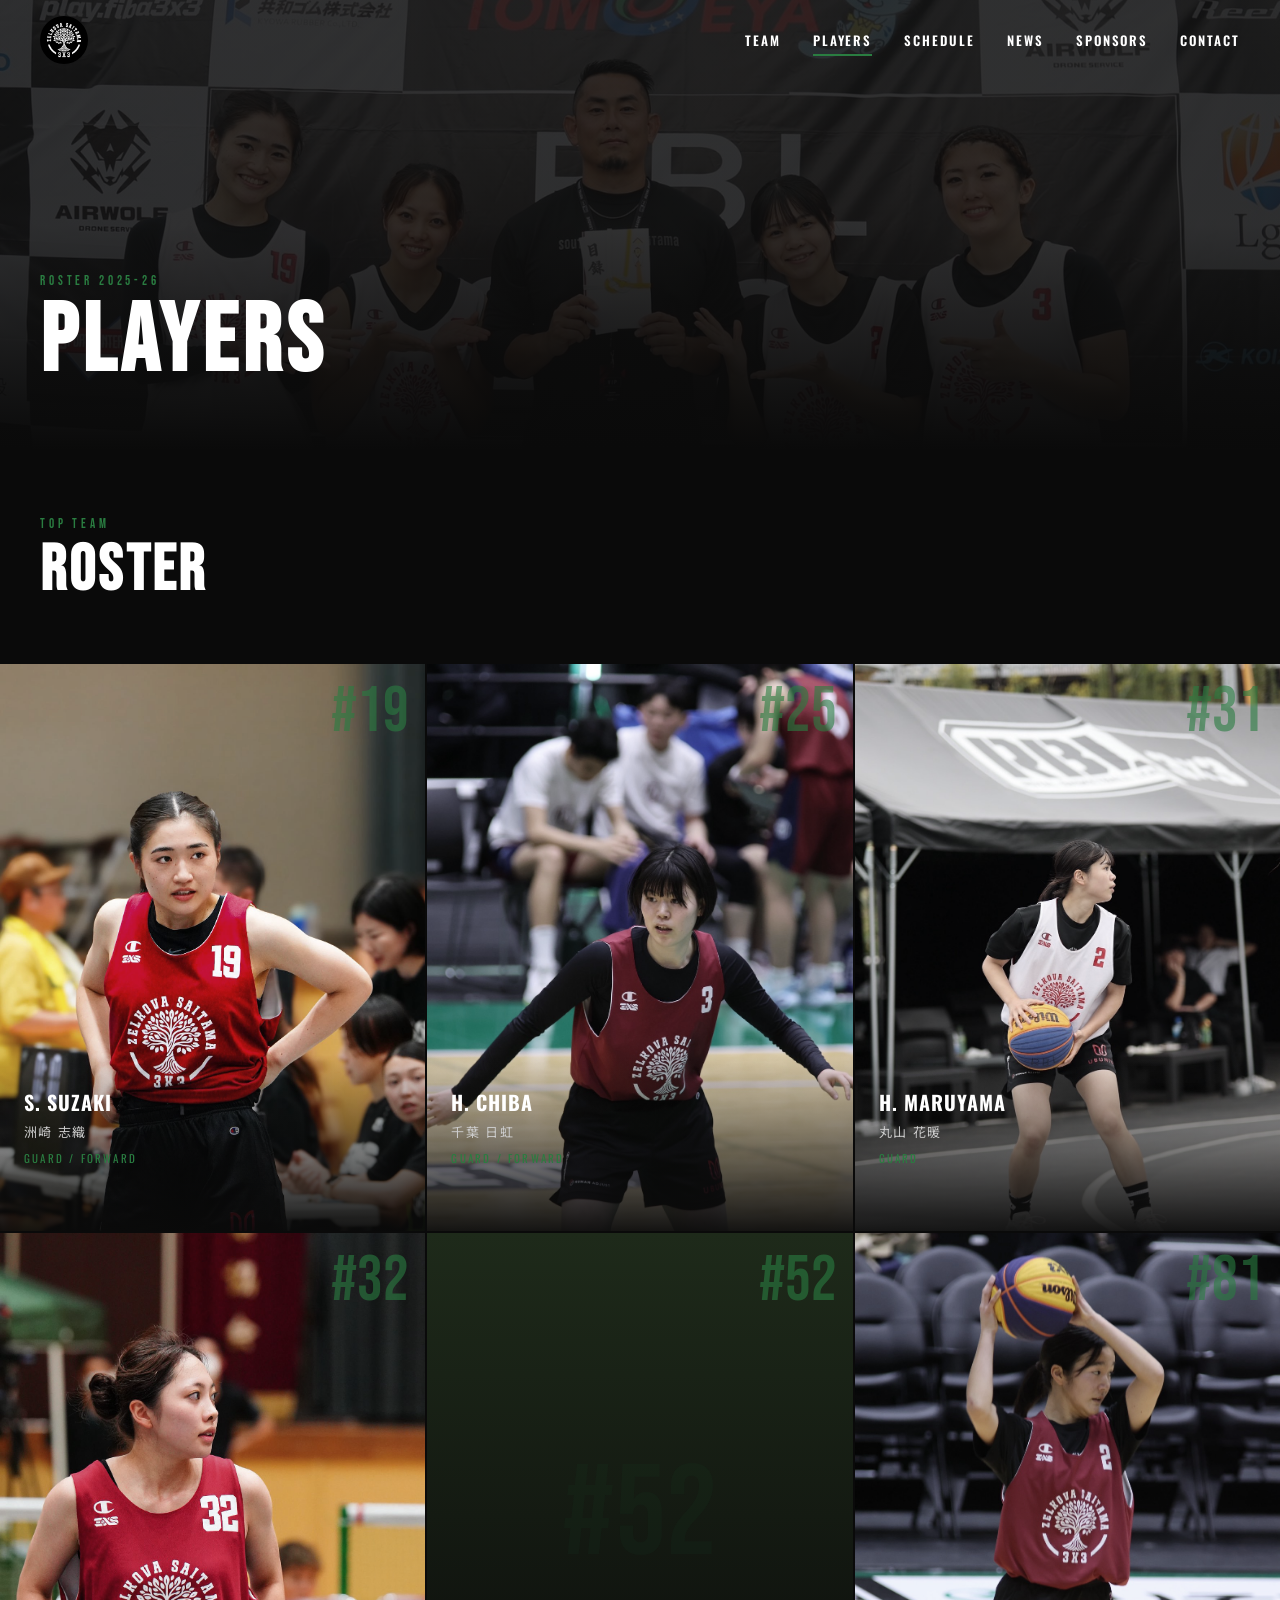
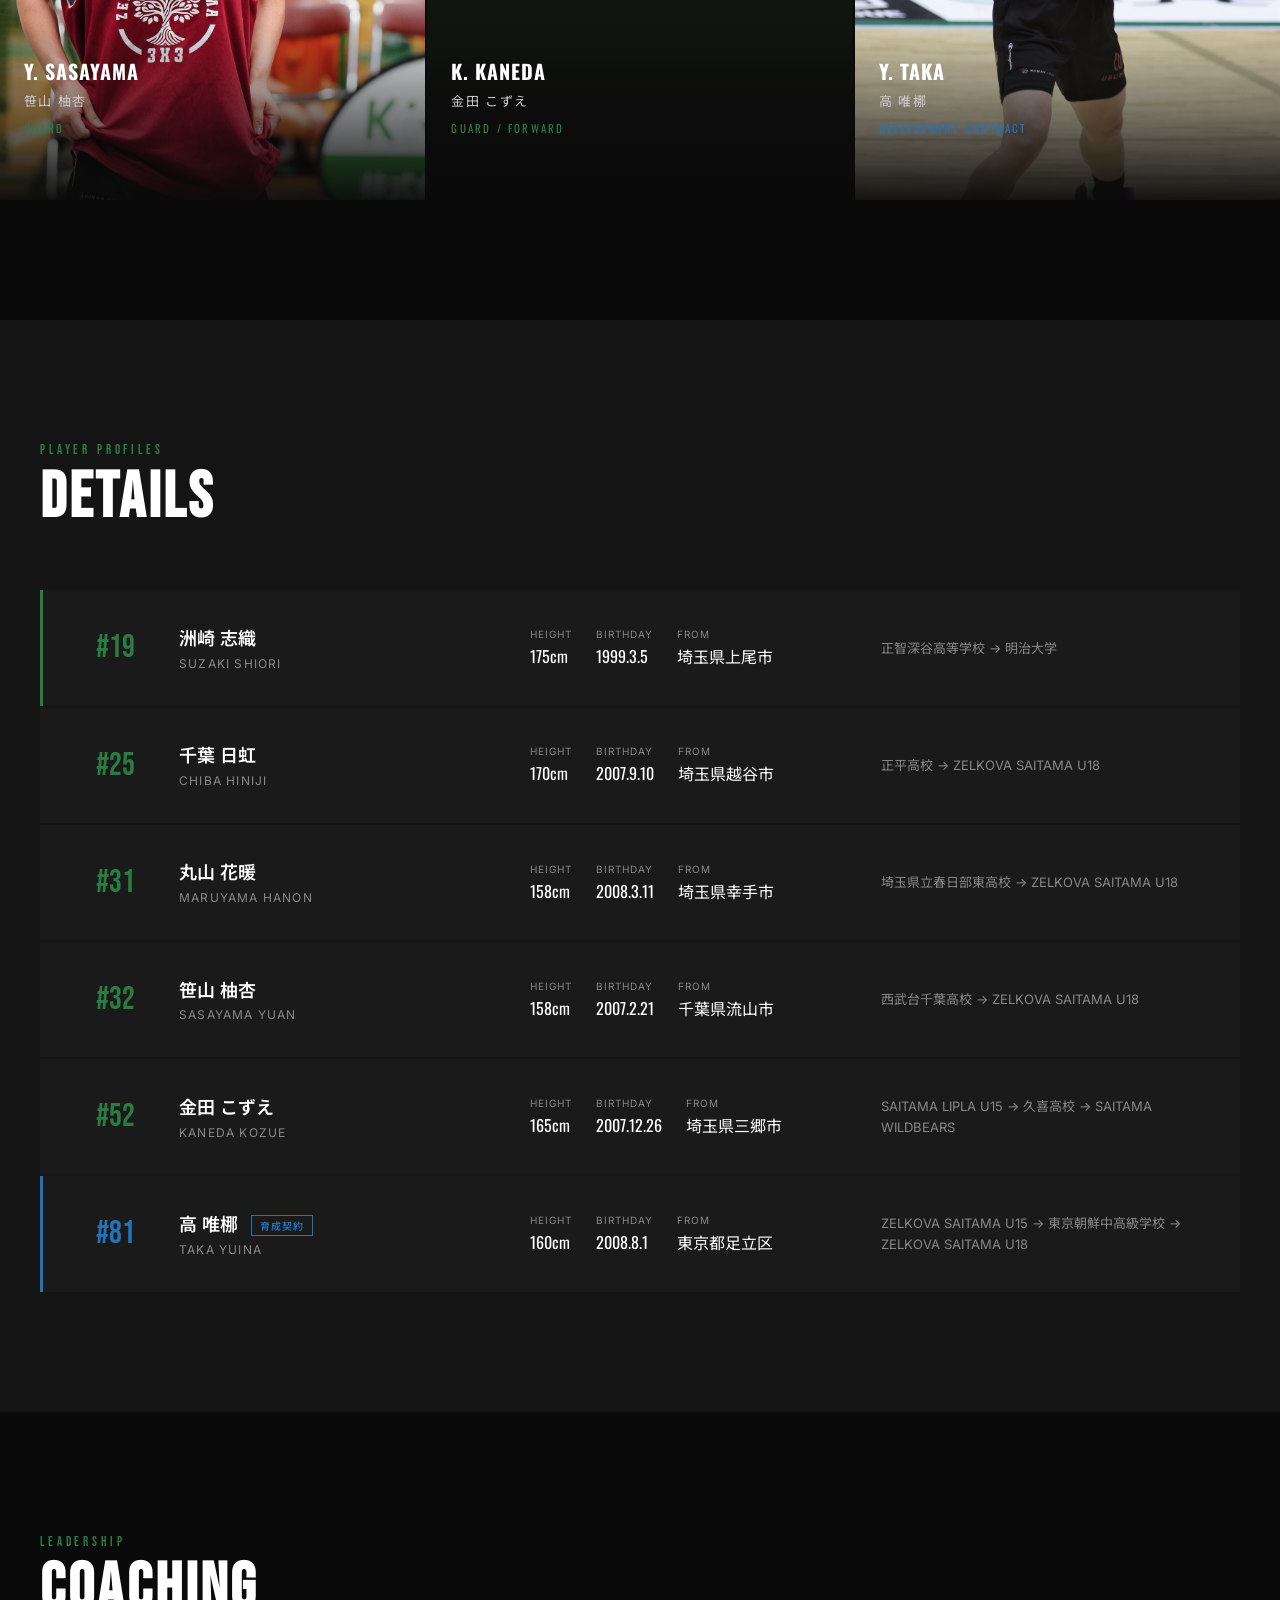
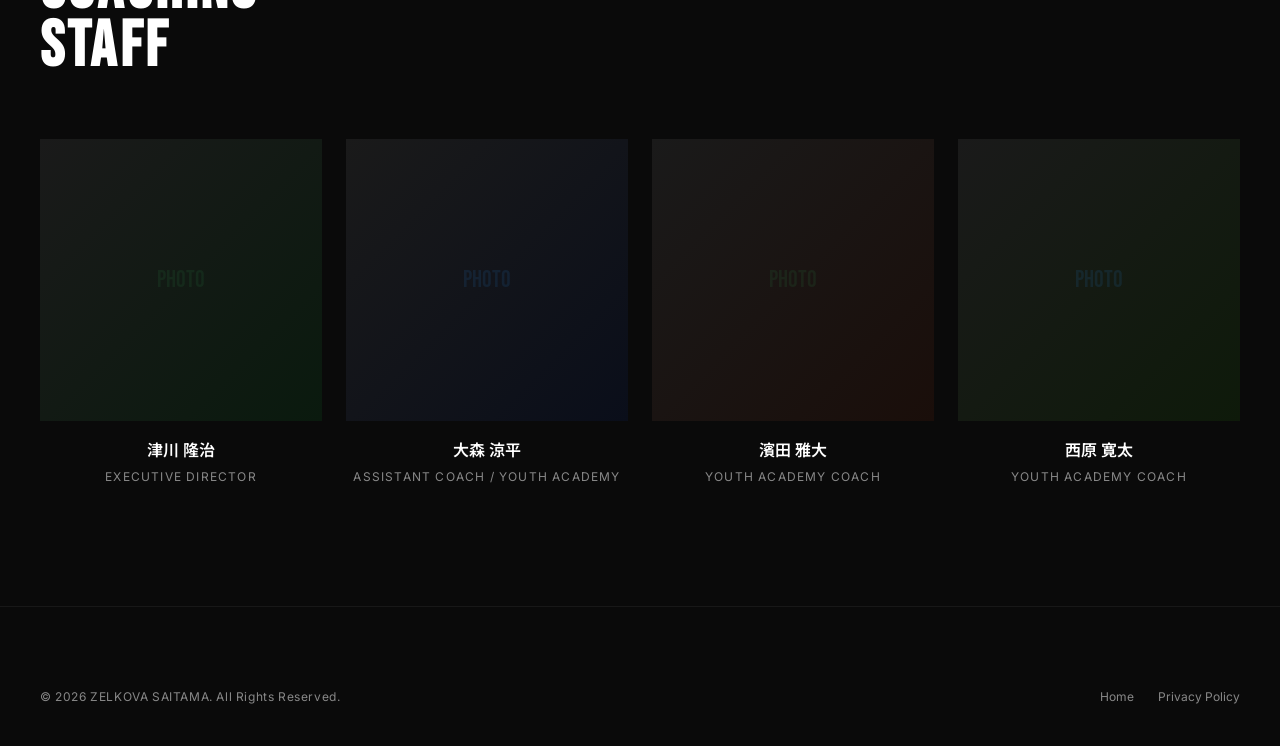
==== commit e1369b2c: "Players: horizontal scroll on TOP, fix Maruyama photo, placeholder for Kaneda - TOP page players sec" ====
--- a/players.html
+++ b/players.html
@@ -131,7 +131,9 @@
 
       <!-- #52 金田こずえ -->
       <div class="player-card" id="player-kaneda">
-        <img class="player-card__img" src="img/player-sasayama-action.jpg" alt="金田こずえ">
+        <div style="width:100%;height:100%;background:linear-gradient(180deg,#1e2a1a 0%,#0a0a0a 100%);display:flex;align-items:center;justify-content:center;">
+          <span style="font-family:var(--font-accent);font-size:8rem;color:rgba(42,125,65,0.06);">#52</span>
+        </div>
         <span class="player-card__number">#52</span>
         <div class="player-card__overlay">
           <div class="player-card__name">K. Kaneda</div>
--- a/css/style.css
+++ b/css/style.css
@@ -342,7 +342,7 @@
   width: 100%;
   height: 100%;
   object-fit: cover;
-  object-position: center top;
+  object-position: 65% top;
 }
 
 .hero__overlay {
@@ -351,13 +351,20 @@
   left: 0;
   width: 100%;
   height: 100%;
-  background: linear-gradient(
-    180deg,
-    rgba(10, 10, 10, 0.3) 0%,
-    rgba(10, 10, 10, 0.1) 40%,
-    rgba(10, 10, 10, 0.7) 75%,
-    rgba(10, 10, 10, 1) 100%
-  );
+  background:
+    linear-gradient(
+      180deg,
+      rgba(10, 10, 10, 0.4) 0%,
+      rgba(10, 10, 10, 0.1) 35%,
+      rgba(10, 10, 10, 0.6) 65%,
+      rgba(10, 10, 10, 1) 100%
+    ),
+    linear-gradient(
+      90deg,
+      rgba(10, 10, 10, 0.7) 0%,
+      rgba(10, 10, 10, 0.3) 40%,
+      transparent 70%
+    );
   z-index: 1;
 }
 
@@ -595,6 +602,19 @@
 }
 
 /* --- Players Section --- */
+.players-scroll {
+  display: flex;
+  overflow-x: auto;
+  gap: 2px;
+  scroll-snap-type: x mandatory;
+  -webkit-overflow-scrolling: touch;
+  scrollbar-width: none;
+}
+
+.players-scroll::-webkit-scrollbar {
+  display: none;
+}
+
 .players-showcase {
   display: grid;
   grid-template-columns: repeat(3, 1fr);
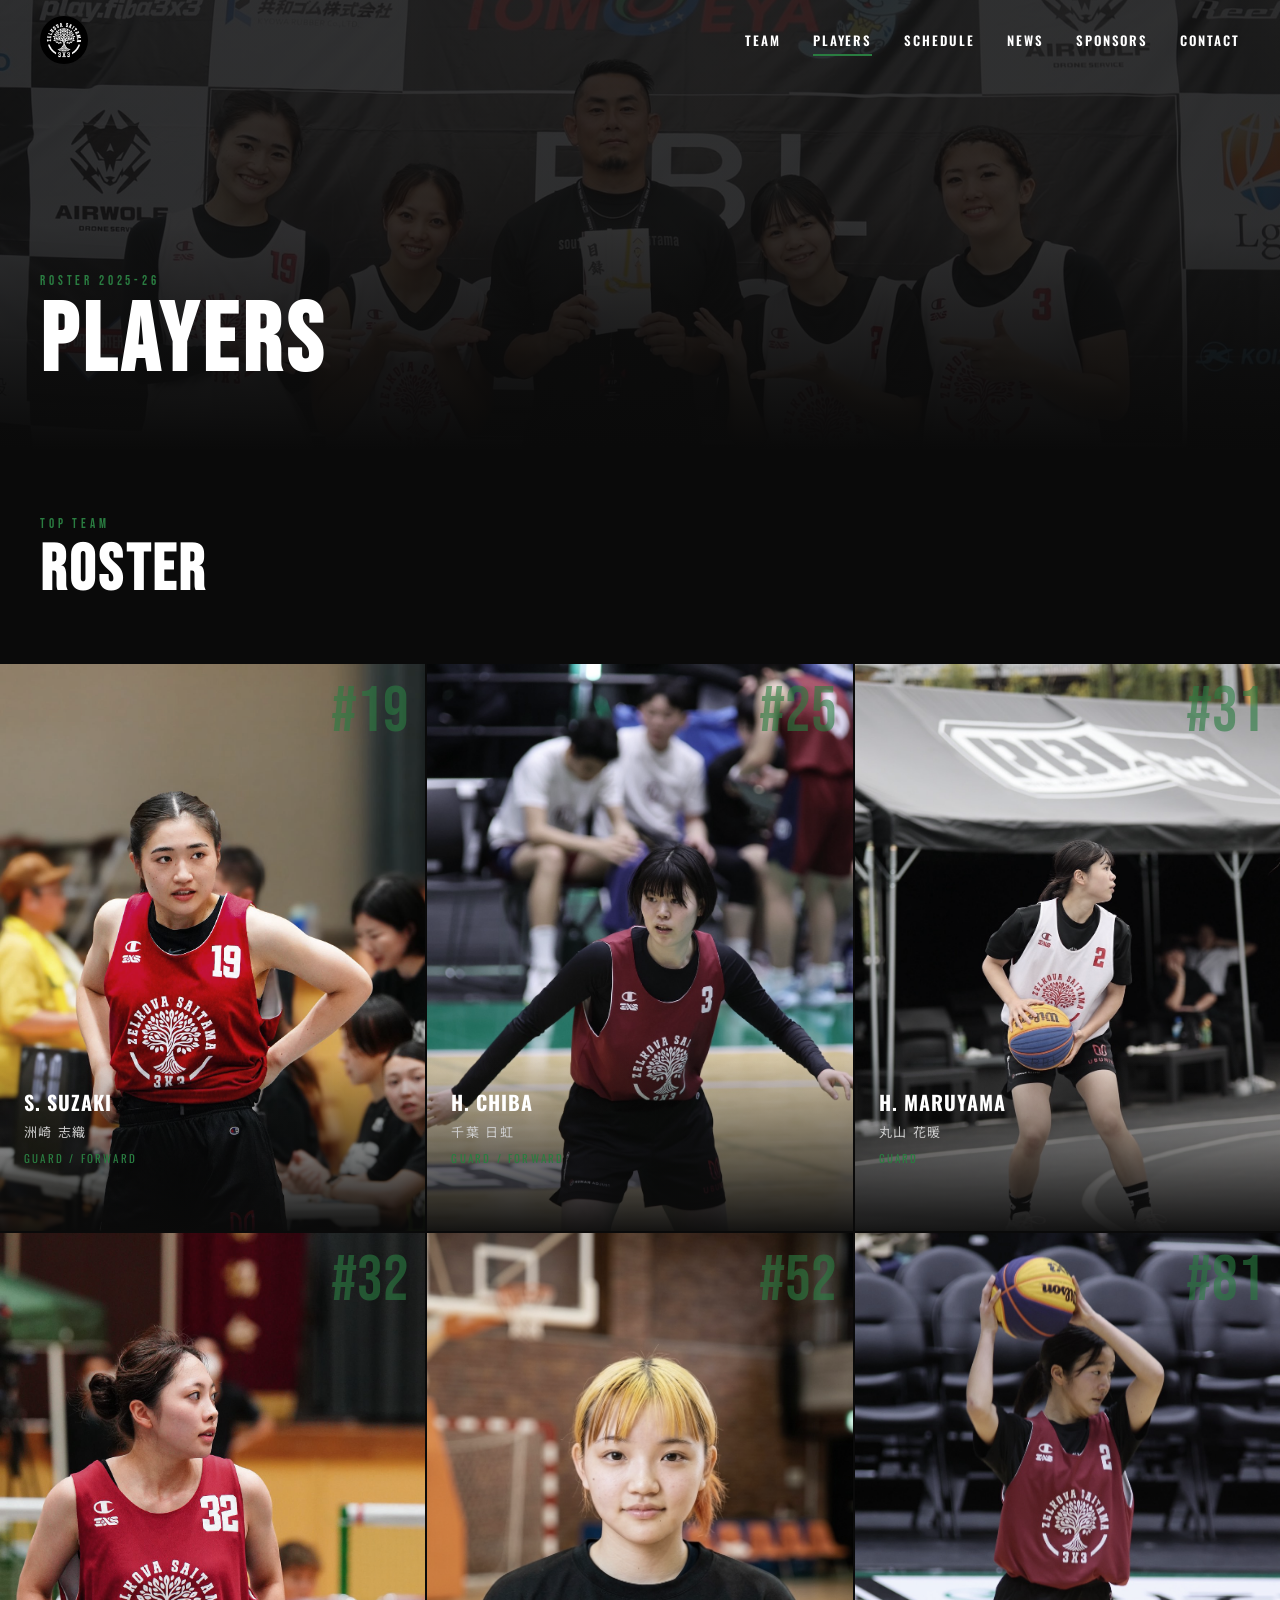
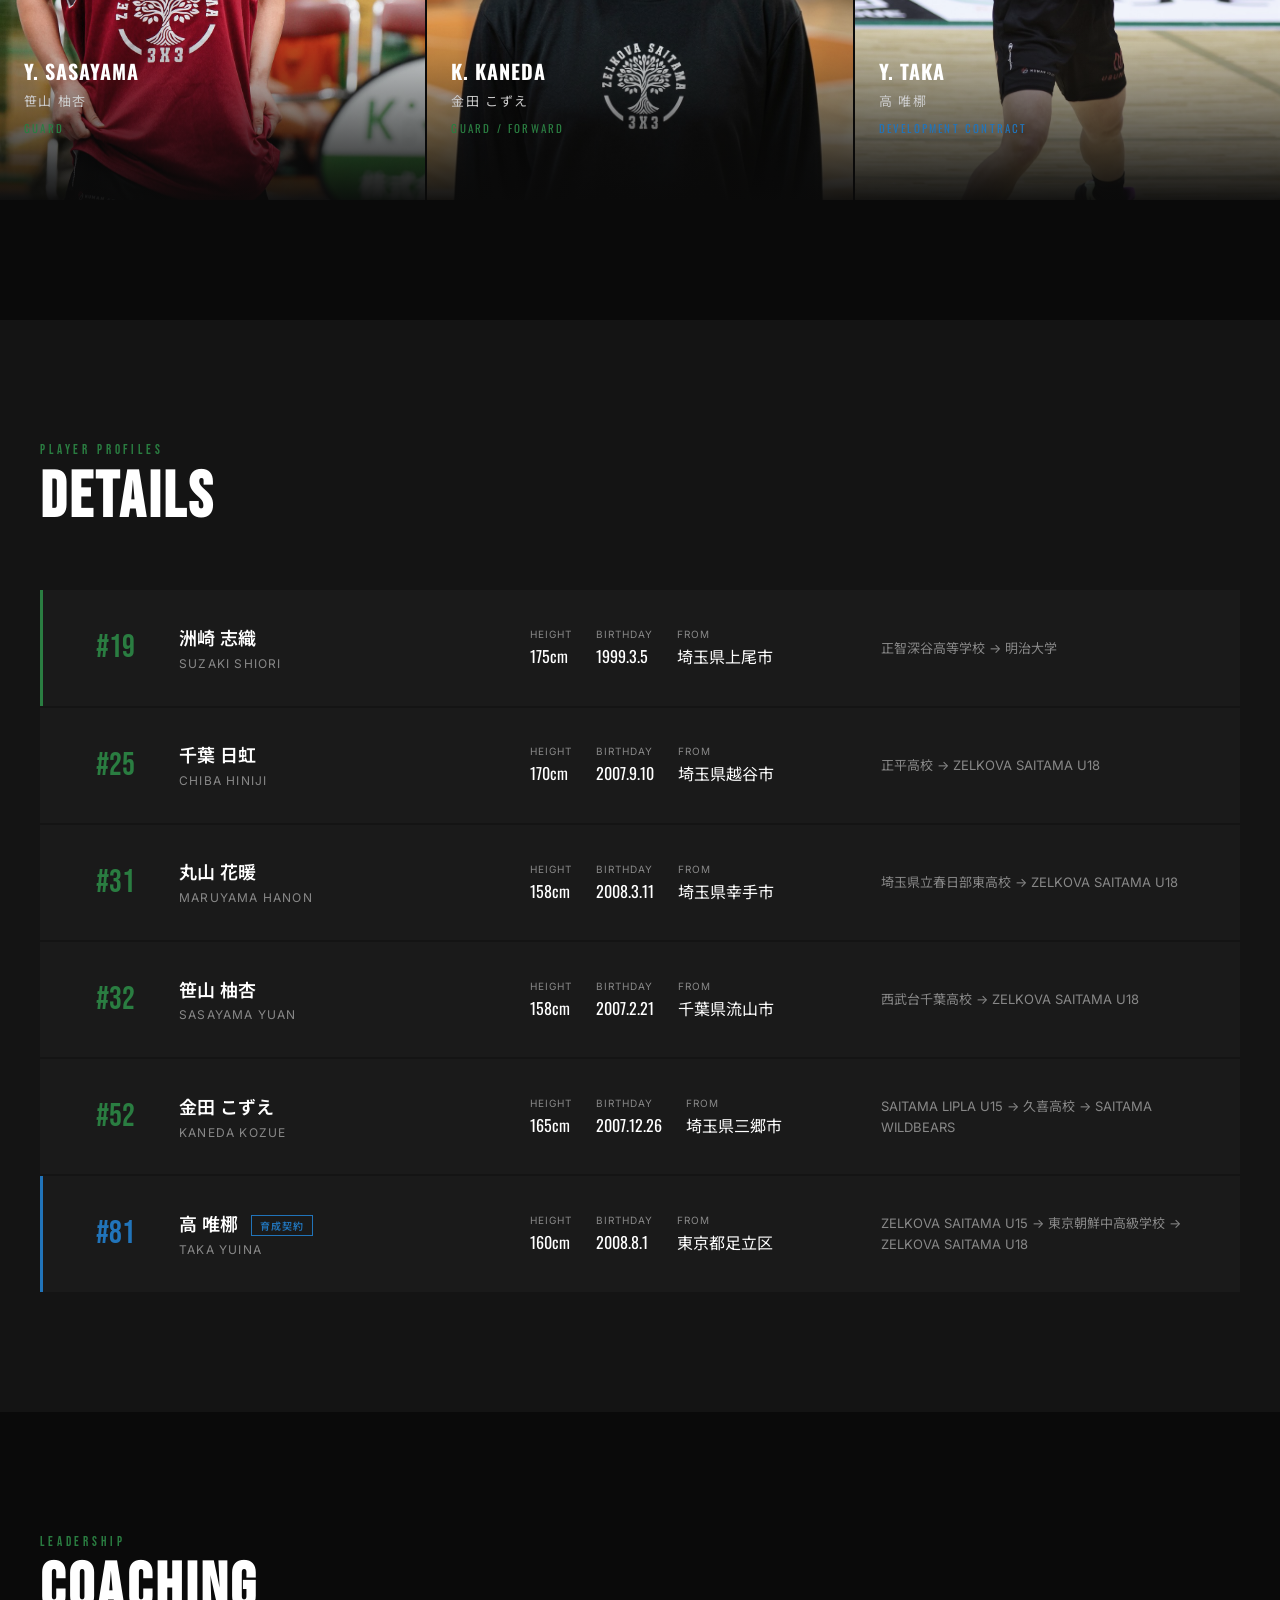
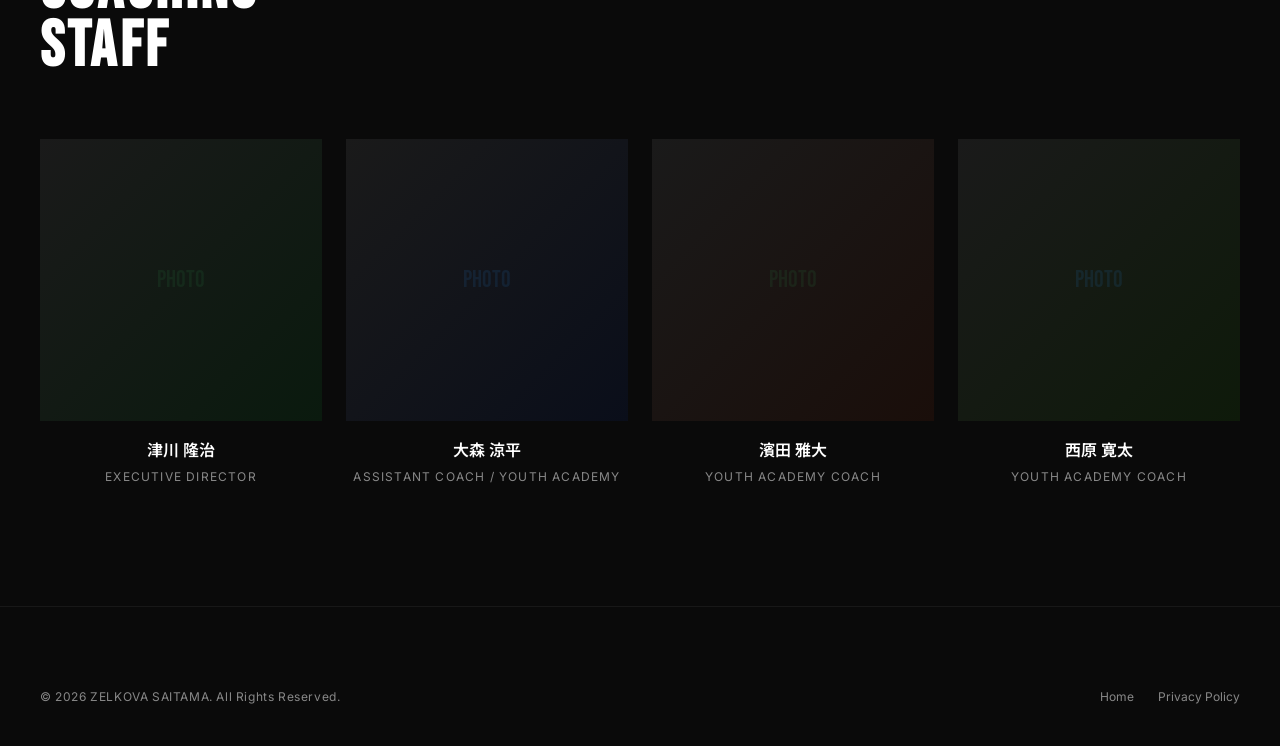
==== commit 65444741: "Add Kaneda #52 player photo to TOP and Players pages Co-Authored-By: Claude Opus 4.6 (1M context) <n" ====
--- a/players.html
+++ b/players.html
@@ -131,9 +131,7 @@
 
       <!-- #52 金田こずえ -->
       <div class="player-card" id="player-kaneda">
-        <div style="width:100%;height:100%;background:linear-gradient(180deg,#1e2a1a 0%,#0a0a0a 100%);display:flex;align-items:center;justify-content:center;">
-          <span style="font-family:var(--font-accent);font-size:8rem;color:rgba(42,125,65,0.06);">#52</span>
-        </div>
+        <img class="player-card__img" src="img/player-kaneda.jpg" alt="金田こずえ">
         <span class="player-card__number">#52</span>
         <div class="player-card__overlay">
           <div class="player-card__name">K. Kaneda</div>
--- a/css/style.css
+++ b/css/style.css
@@ -342,7 +342,7 @@
   width: 100%;
   height: 100%;
   object-fit: cover;
-  object-position: 65% top;
+  object-position: center center;
 }
 
 .hero__overlay {
@@ -355,17 +355,25 @@
     linear-gradient(
       180deg,
       rgba(10, 10, 10, 0.4) 0%,
-      rgba(10, 10, 10, 0.1) 35%,
-      rgba(10, 10, 10, 0.6) 65%,
+      rgba(10, 10, 10, 0.1) 30%,
+      rgba(10, 10, 10, 0.5) 60%,
       rgba(10, 10, 10, 1) 100%
     ),
     linear-gradient(
       90deg,
       rgba(10, 10, 10, 0.7) 0%,
-      rgba(10, 10, 10, 0.3) 40%,
-      transparent 70%
+      rgba(10, 10, 10, 0.3) 30%,
+      transparent 60%
     );
   z-index: 1;
+}
+
+.hero__tagline {
+  text-shadow: 0 2px 30px rgba(0, 0, 0, 0.6);
+}
+
+.hero__sub {
+  text-shadow: 0 1px 10px rgba(0, 0, 0, 0.5);
 }
 
 .hero__content {
@@ -379,9 +387,9 @@
 
 .hero__tagline {
   font-family: var(--font-accent);
-  font-size: clamp(4rem, 12vw, 10rem);
-  line-height: 0.85;
-  letter-spacing: 0.04em;
+  font-size: clamp(2.5rem, 6vw, 5rem);
+  line-height: 0.9;
+  letter-spacing: 0.06em;
   text-transform: uppercase;
   color: var(--white);
   margin-bottom: 16px;
@@ -613,6 +621,21 @@
 
 .players-scroll::-webkit-scrollbar {
   display: none;
+}
+
+.players-scroll .player-card {
+  min-width: 25%;
+  max-width: 25%;
+  flex-shrink: 0;
+  scroll-snap-align: start;
+}
+
+@media (max-width: 1024px) {
+  .players-scroll .player-card { min-width: 40%; max-width: 40%; }
+}
+
+@media (max-width: 640px) {
+  .players-scroll .player-card { min-width: 75%; max-width: 75%; }
 }
 
 .players-showcase {
@@ -1443,12 +1466,23 @@
     --header-height: 64px;
   }
 
+  .header__inner img[alt*="ZELKOVA"] {
+    height: 36px !important;
+    width: 36px !important;
+  }
+
   .hero {
     min-height: 100svh;
   }
 
   .hero__content {
-    padding-bottom: 100px;
+    padding-bottom: 60px;
+    padding-left: 20px;
+    padding-right: 20px;
+  }
+
+  .hero__bg img {
+    object-position: center center;
   }
 
   .hero__scroll {
@@ -1456,7 +1490,38 @@
   }
 
   .hero__tagline {
-    font-size: clamp(3rem, 14vw, 5rem);
+    font-size: clamp(2.5rem, 12vw, 4rem);
+  }
+
+  .hero__cta {
+    padding: 14px 32px;
+    font-size: 0.75rem;
+  }
+
+  .sponsors-logos {
+    display: grid !important;
+    grid-template-columns: 1fr 1fr;
+    gap: 16px !important;
+  }
+
+  .sponsors-logos img {
+    width: 100% !important;
+    height: auto !important;
+    max-height: 56px;
+    object-fit: contain;
+  }
+
+  .section-title {
+    font-size: clamp(2rem, 10vw, 4rem);
+  }
+
+  .cta-banner__title {
+    font-size: clamp(1.75rem, 8vw, 3rem);
+  }
+
+  .ticker__item {
+    font-size: 1rem;
+    padding: 0 24px;
   }
 
   .players-showcase {
